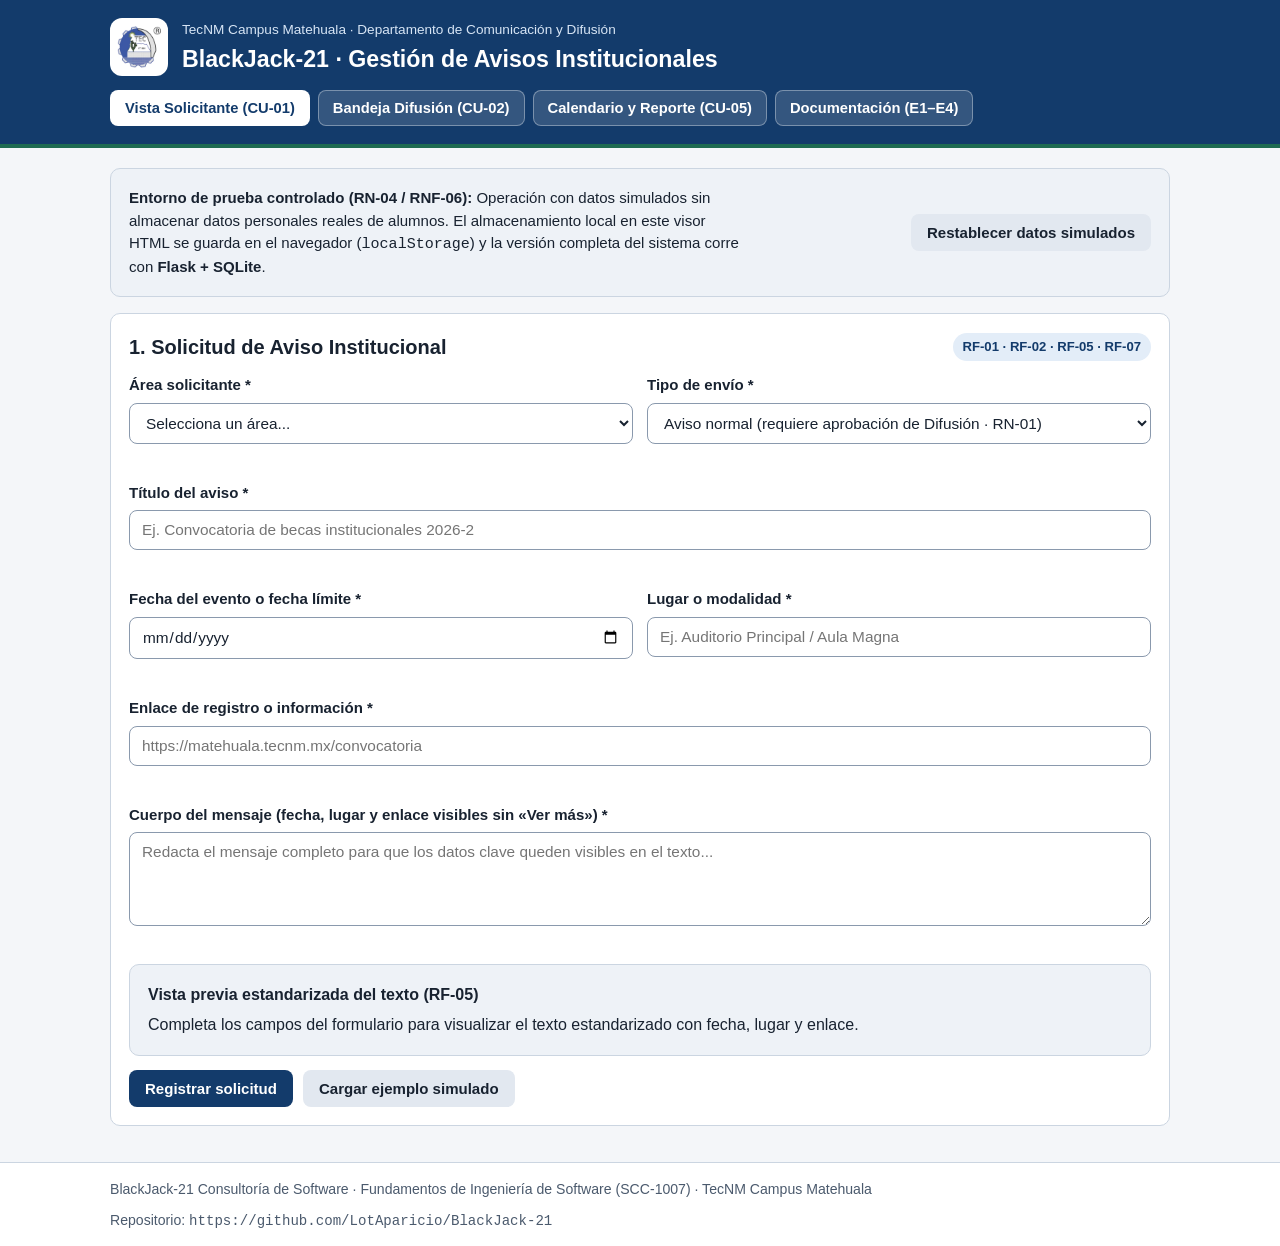
==== index.html @ 4eaffede "Refactor header structure and add logo image" ====
<!DOCTYPE html>
<html lang="es">
<head>
  <meta charset="UTF-8" />
  <meta name="viewport" content="width=device-width, initial-scale=1.0" />
  <title>BlackJack-21 | Avisos Institucionales - TecNM Campus Matehuala</title>
  <link rel="stylesheet" href="static/styles.css" />
</head>
<body>
  <a class="skip-link" href="#contenido-principal">Saltar al contenido principal</a>

  <header class="site-header">
    <div class="container header-inner">
      <div class="brand-lockup">
        <img src="static/logo-itm-mh.png" alt="Escudo institucional IT MH" class="brand-logo" />
        <div>
          <p class="eyebrow">TecNM Campus Matehuala · Departamento de Comunicación y Difusión</p>
          <h1>BlackJack-21 · Gestión de Avisos Institucionales</h1>
        </div>
      </div>
      <nav aria-label="Navegación principal" class="role-switch">
        <button type="button" class="tab-btn active" data-view="solicitante">Vista Solicitante (CU-01)</button>
        <button type="button" class="tab-btn" data-view="difusion">Bandeja Difusión (CU-02)</button>
        <button type="button" class="tab-btn" data-view="seguimiento">Calendario y Reporte (CU-05)</button>
        <button type="button" class="tab-btn" data-view="documentacion">Documentación (E1–E4)</button>
      </nav>
    </div>
  </header>

  <main id="contenido-principal" class="container main-grid">
    <section class="card notice-banner" aria-label="Cumplimiento normativo y almacenamiento">
      <p>
        <strong>Entorno de prueba controlado (RN-04 / RNF-06):</strong> Operación con datos simulados sin almacenar datos personales reales de alumnos.
        El almacenamiento local en este visor HTML se guarda en el navegador (<code>localStorage</code>) y la versión completa del sistema corre con <strong>Flask + SQLite</strong>.
      </p>
      <div class="banner-actions">
        <button type="button" id="btn-reset-demo" class="btn btn-secondary">Restablecer datos simulados</button>
      </div>
    </section>

    <!-- VISTA 1: SOLICITANTE -->
    <section id="view-solicitante" class="card view-panel active" aria-labelledby="titulo-solicitante">
      <div class="panel-header">
        <h2 id="titulo-solicitante">1. Solicitud de Aviso Institucional</h2>
        <span class="badge">RF-01 · RF-02 · RF-05 · RF-07</span>
      </div>

      <form id="form-aviso" class="form-grid" novalidate>
        <div class="field-group">
          <label for="area-solicitante">Área solicitante *</label>
          <select id="area-solicitante" name="area" required>
            <option value="">Selecciona un área...</option>
            <option value="Subdirección de Planeación y Vinculación">Subdirección de Planeación y Vinculación</option>
            <option value="Servicios Escolares">Servicios Escolares</option>
            <option value="Gestión Tecnológica y Vinculación">Gestión Tecnológica y Vinculación</option>
            <option value="Dirección">Dirección</option>
            <option value="Ingeniería en Sistemas Computacionales">Ingeniería en Sistemas Computacionales</option>
          </select>
          <small class="error-msg" id="err-area"></small>
        </div>

        <div class="field-group">
          <label for="tipo-aviso">Tipo de envío *</label>
          <select id="tipo-aviso" name="tipo" required>
            <option value="Normal">Aviso normal (requiere aprobación de Difusión · RN-01)</option>
            <option value="Urgente / Dirección">Aviso urgente o de Dirección (registro directo · RN-03)</option>
          </select>
        </div>

        <div class="field-group full-width">
          <label for="titulo-aviso">Título del aviso *</label>
          <input
            type="text"
            id="titulo-aviso"
            name="titulo"
            placeholder="Ej. Convocatoria de becas institucionales 2026-2"
            required
          />
          <small class="error-msg" id="err-titulo"></small>
        </div>

        <div class="field-group">
          <label for="fecha-evento">Fecha del evento o fecha límite *</label>
          <input type="date" id="fecha-evento" name="fecha" required />
          <small class="error-msg" id="err-fecha"></small>
        </div>

        <div class="field-group">
          <label for="lugar-aviso">Lugar o modalidad *</label>
          <input
            type="text"
            id="lugar-aviso"
            name="lugar"
            placeholder="Ej. Auditorio Principal / Aula Magna"
            required
          />
          <small class="error-msg" id="err-lugar"></small>
        </div>

        <div class="field-group full-width">
          <label for="enlace-aviso">Enlace de registro o información *</label>
          <input
            type="url"
            id="enlace-aviso"
            name="enlace"
            placeholder="https://matehuala.tecnm.mx/convocatoria"
            required
          />
          <small class="error-msg" id="err-enlace"></small>
        </div>

        <div class="field-group full-width">
          <label for="cuerpo-aviso">Cuerpo del mensaje (fecha, lugar y enlace visibles sin «Ver más») *</label>
          <textarea
            id="cuerpo-aviso"
            name="cuerpo"
            rows="4"
            placeholder="Redacta el mensaje completo para que los datos clave queden visibles en el texto..."
            required
          ></textarea>
          <small class="error-msg" id="err-cuerpo"></small>
        </div>

        <div id="alerta-anticipacion" class="alert-box full-width hidden" role="alert">
          <p>
            <strong>Advertencia de anticipación (RF-02 / RN-02):</strong> La fecha del evento o límite tiene menos de 3 días de anticipación respecto a hoy.
          </p>
          <label class="checkbox-inline">
            <input type="checkbox" id="confirmar-anticipacion" />
            <span>Confirmo el envío con poca anticipación bajo criterios del área.</span>
          </label>
          <small class="error-msg" id="err-anticipacion"></small>
        </div>

        <div class="card preview-box full-width">
          <h3>Vista previa estandarizada del texto (RF-05)</h3>
          <p id="vista-previa-texto" class="preview-content">
            Completa los campos del formulario para visualizar el texto estandarizado con fecha, lugar y enlace.
          </p>
        </div>

        <div class="form-actions full-width">
          <button type="submit" class="btn btn-primary">Registrar solicitud</button>
          <button type="button" id="btn-llenar-ejemplo" class="btn btn-secondary">Cargar ejemplo simulado</button>
        </div>
      </form>

      <div id="resultado-folio" class="feedback-box hidden" aria-live="polite"></div>
    </section>

    <!-- VISTA 2: DIFUSIÓN -->
    <section id="view-difusion" class="card view-panel" aria-labelledby="titulo-difusion">
      <div class="panel-header">
        <h2 id="titulo-difusion">2. Bandeja de Revisión Editorial y Aprobación</h2>
        <span class="badge">RF-03 · RF-04 · RN-01 · RN-03</span>
      </div>
      <p class="muted">
        Revisa los avisos pendientes, edita el texto si es necesario para cuidar la imagen institucional, aprueba para programar o rechaza indicando un motivo obligatorio.
      </p>
      <div id="lista-pendientes" class="stack-list"></div>
    </section>

    <!-- VISTA 3: SEGUIMIENTO, CALENDARIO Y REPORTE -->
    <section id="view-seguimiento" class="card view-panel" aria-labelledby="titulo-seguimiento">
      <div class="panel-header">
        <h2 id="titulo-seguimiento">3. Seguimiento por Folio, Calendario y Reporte Mensual</h2>
        <span class="badge">RF-06 · RF-08 · RF-09</span>
      </div>

      <div class="filters-bar">
        <div class="field-group">
          <label for="filtro-estado">Filtrar por estado</label>
          <select id="filtro-estado">
            <option value="Todos">Todos</option>
            <option value="En revisión">En revisión</option>
            <option value="Publicado / Programado">Publicado / Programado</option>
            <option value="Rechazado">Rechazado</option>
          </select>
        </div>

        <div class="field-group">
          <label for="filtro-busqueda">Buscar por folio o título</label>
          <input type="search" id="filtro-busqueda" placeholder="Ej. AV-101 o beca" />
        </div>
      </div>

      <div class="metrics-strip" id="resumen-metricas"></div>

      <div class="table-wrap">
        <table class="data-table">
          <thead>
            <tr>
              <th>Folio</th>
              <th>Título y Área</th>
              <th>Fecha Evento</th>
              <th>Tipo</th>
              <th>Estado</th>
              <th>Detalle / Motivo</th>
            </tr>
          </thead>
          <tbody id="tabla-avisos-body"></tbody>
        </table>
      </div>
    </section>

    <!-- VISTA 4: DOCUMENTACIÓN COMPLETA Y DESCARGA DE PDFs -->
    <section id="view-documentacion" class="card view-panel" aria-labelledby="titulo-docs">
      <div class="panel-header">
        <h2 id="titulo-docs">4. Documentación del Proyecto (Entregas E1–E4 y Libro Completo)</h2>
        <span class="badge">SCC-1007 · BlackJack-21</span>
      </div>

      <p class="muted">
        Consulta directamente en la web la síntesis de ingeniería de software del proyecto o descarga los documentos PDF oficiales almacenados en la carpeta <code>docs/</code> del repositorio.
      </p>

      <div class="docs-grid">
        <article class="doc-card">
          <h3>Libro Completo Unificado (E1–E4)</h3>
          <p>Documento maestro que integra contexto, requerimientos, arquitectura web, plan de calidad ISO/IEC 25010, casos de prueba y cierre.</p>
          <a class="btn btn-primary" href="docs/Libro Completo BlackJack-21 - Automatiza tu Tec.pdf" target="_blank" rel="noopener">Abrir / Descargar Libro PDF</a>
        </article>

        <article class="doc-card">
          <h3>Entrega E1 · Diagnóstico</h3>
          <p>Registro del proceso de avisos institucionales en Comunicación y Difusión, organigrama M00/A1098/2022 y evidencia de anticipación.</p>
          <a class="btn btn-secondary" href="docs/E1-24660010_E1_BlackJack21.pdf" target="_blank" rel="noopener">Abrir PDF E1</a>
        </article>

        <article class="doc-card">
          <h3>Entrega E2 · Requerimientos</h3>
          <p>Perfiles de usuario, recorrido AS-IS, problemas P1–P4, requerimientos RF-01 a RN-04, casos de uso CU-01 a CU-05 y matriz de trazabilidad.</p>
          <a class="btn btn-secondary" href="docs/E2- 24660010_E2_BlackJack-21.pdf" target="_blank" rel="noopener">Abrir PDF E2</a>
        </article>

        <article class="doc-card">
          <h3>Entrega E3 · Arquitectura y Calidad</h3>
          <p>Flujo BPMN TO-BE, diseño web responsivo (360 px, contraste &ge; 4.5:1), modelo ISO/IEC 25010, SQA y autodiagnóstico CMMI.</p>
          <a class="btn btn-secondary" href="docs/E3 - 24660010 -BlackJack-21.pdf" target="_blank" rel="noopener">Abrir PDF E3</a>
        </article>

        <article class="doc-card">
          <h3>Entrega E4 · Verificación y Cierre</h3>
          <p>Ejecución de los 15 casos de prueba (CP-01 a CP-15), métricas antes/después, bitácora PSP final y declaración de transparencia.</p>
          <a class="btn btn-secondary" href="docs/E4 - 24660010 -BlackJack-21.pdf" target="_blank" rel="noopener">Abrir PDF E4</a>
        </article>
      </div>

      <div class="doc-summary-grid">
        <article class="card sub-card">
          <h3>Resumen Ejecutivo (E1–E2)</h3>
          <ul>
            <li><strong>Problema observado:</strong> Publicaciones con 1 a 2 días de anticipación (P1) y datos clave ocultos en imagen o cortados por «Ver más» (P4).</li>
            <li><strong>Reglas clave:</strong> Aprobación editorial obligatoria de Difusión (<code>RN-01</code>), alerta si hay &lt; 3 días de anticipación (<code>RN-02</code>), ruta directa para urgencias/Dirección (<code>RN-03</code>) y entorno simulado (<code>RN-04</code>).</li>
            <li><strong>Privacidad:</strong> Cero almacenamiento de datos personales reales de estudiantes (<code>RNF-06</code>).</li>
          </ul>
        </article>

        <article class="card sub-card">
          <h3>Arquitectura, Calidad y Pruebas (E3–E4)</h3>
          <ul>
            <li><strong>Despliegue en la nube:</strong> Sitio web estático en HTML5 + CSS3 + JavaScript publicado en GitHub Pages (<code>https://lotaparicio.github.io/BlackJack-21/</code>) con persistencia simulada en <code>localStorage</code> y respaldo local en Flask.</li>
            <li><strong>Calidad ISO/IEC 25010:</strong> Diseño adaptable desde 360 px (<code>RNF-03</code>), contraste accesible &ge; 4.5:1 (<code>RNF-04</code>) y trazabilidad completa.</li>
            <li><strong>Verificación:</strong> 15 de 15 casos de prueba (<code>CP-01</code> a <code>CP-15</code>) aprobados en entorno controlado.</li>
          </ul>
        </article>
      </div>
    </section>
  </main>

  <footer class="site-footer">
    <div class="container footer-inner">
      <p>BlackJack-21 Consultoría de Software · Fundamentos de Ingeniería de Software (SCC-1007) · TecNM Campus Matehuala</p>
      <p>Repositorio: <code>https://github.com/LotAparicio/BlackJack-21</code></p>
    </div>
  </footer>

  <script src="static/app.js"></script>
</body>
</html>
---- static/styles.css ----
:root {
  --bg-page: #f4f6f9;
  --bg-card: #ffffff;
  --bg-subtle: #eef2f7;
  --text-main: #182230;
  --text-muted: #4b5a6d;
  --primary: #133b6b;
  --primary-hover: #0c2747;
  --accent: #1e6b52;
  --danger: #9e1b24;
  --warning-bg: #fff8e6;
  --warning-border: #c98a00;
  --border: #cbd5e1;
  --radius: 10px;
}

* {
  box-sizing: border-box;
}

html, body {
  margin: 0;
  padding: 0;
  font-family: "Segoe UI", Roboto, Arial, sans-serif;
  font-size: 16px;
  line-height: 1.5;
  color: var(--text-main);
  background-color: var(--bg-page);
}

.skip-link {
  position: absolute;
  left: -9999px;
}

.skip-link:focus {
  position: fixed;
  top: 8px;
  left: 8px;
  z-index: 1000;
  background: var(--primary);
  color: #ffffff;
  padding: 8px 12px;
  border-radius: 6px;
}

.container {
  width: min(100% - 24px, 1060px);
  margin: 0 auto;
}

.site-header {
  background: var(--primary);
  color: #ffffff;
  padding: 18px 0;
  border-bottom: 4px solid var(--accent);
}

.header-inner {
  display: flex;
  flex-direction: column;
  gap: 14px;
}

.brand-lockup {
  display: flex;
  align-items: center;
  gap: 14px;
}

.brand-logo {
  width: 58px;
  height: 58px;
  object-fit: contain;
  background: #ffffff;
  padding: 5px;
  border-radius: 12px;
  border: 2px solid rgba(255, 255, 255, 0.45);
  flex: 0 0 auto;
}

.eyebrow {
  margin: 0 0 4px;
  font-size: 0.85rem;
  color: #d7e5f5;
}

.site-header h1 {
  margin: 0;
  font-size: 1.45rem;
  line-height: 1.25;
}

.role-switch {
  display: flex;
  flex-wrap: wrap;
  gap: 8px;
}

.tab-btn {
  background: rgba(255, 255, 255, 0.14);
  color: #ffffff;
  border: 1px solid rgba(255, 255, 255, 0.35);
  border-radius: 8px;
  padding: 9px 14px;
  font-size: 0.92rem;
  font-weight: 600;
  cursor: pointer;
}

.tab-btn.active,
.tab-btn:hover {
  background: #ffffff;
  color: var(--primary);
}

.main-grid {
  padding: 20px 0 36px;
  display: grid;
  gap: 16px;
}

.card {
  background: var(--bg-card);
  border: 1px solid var(--border);
  border-radius: var(--radius);
  padding: 18px;
}

.notice-banner {
  display: flex;
  flex-wrap: wrap;
  align-items: center;
  justify-content: space-between;
  gap: 12px;
  background: var(--bg-subtle);
}

.notice-banner p {
  margin: 0;
  font-size: 0.94rem;
  max-width: 74ch;
}

.view-panel {
  display: none;
}

.view-panel.active {
  display: block;
}

.panel-header {
  display: flex;
  flex-wrap: wrap;
  align-items: center;
  justify-content: space-between;
  gap: 10px;
  margin-bottom: 12px;
}

.panel-header h2 {
  margin: 0;
  font-size: 1.25rem;
}

.badge {
  background: #e3edf8;
  color: var(--primary);
  font-size: 0.82rem;
  font-weight: 700;
  padding: 4px 10px;
  border-radius: 999px;
}

.muted {
  color: var(--text-muted);
  margin-top: 0;
}

.form-grid {
  display: grid;
  grid-template-columns: 1fr;
  gap: 14px;
}

@media (min-width: 720px) {
  .form-grid {
    grid-template-columns: 1fr 1fr;
  }
  .full-width {
    grid-column: 1 / -1;
  }
}

.field-group {
  display: flex;
  flex-direction: column;
  gap: 6px;
}

label {
  font-weight: 600;
  font-size: 0.94rem;
}

input,
select,
textarea {
  width: 100%;
  padding: 10px 12px;
  border: 1px solid #8a99ad;
  border-radius: 8px;
  font-family: inherit;
  font-size: 0.96rem;
  color: var(--text-main);
  background: #ffffff;
}

input:focus,
select:focus,
textarea:focus,
button:focus,
a.btn:focus {
  outline: 3px solid #2b6cb0;
  outline-offset: 1px;
}

.error-msg {
  color: var(--danger);
  font-weight: 600;
  min-height: 18px;
  font-size: 0.85rem;
}

.hidden {
  display: none !important;
}

.alert-box {
  background: var(--warning-bg);
  border: 1px solid var(--warning-border);
  border-radius: 8px;
  padding: 12px 14px;
}

.alert-box p {
  margin: 0 0 8px;
}

.checkbox-inline {
  display: flex;
  align-items: flex-start;
  gap: 8px;
  font-weight: 500;
}

.checkbox-inline input[type="checkbox"] {
  width: 18px;
  height: 18px;
  margin-top: 2px;
  flex: 0 0 auto;
}

.preview-box {
  background: var(--bg-subtle);
}

.preview-box h3 {
  margin: 0 0 6px;
  font-size: 1rem;
}

.preview-content {
  margin: 0;
  white-space: pre-line;
}

.form-actions {
  display: flex;
  flex-wrap: wrap;
  gap: 10px;
}

.btn {
  display: inline-block;
  text-decoration: none;
  border: none;
  border-radius: 8px;
  padding: 10px 16px;
  font-size: 0.94rem;
  font-weight: 600;
  cursor: pointer;
}

.btn-primary {
  background: var(--primary);
  color: #ffffff;
}

.btn-primary:hover {
  background: var(--primary-hover);
}

.btn-secondary {
  background: #e2e8f0;
  color: var(--text-main);
}

.btn-approve {
  background: var(--accent);
  color: #ffffff;
}

.btn-reject {
  background: var(--danger);
  color: #ffffff;
}

.feedback-box {
  margin-top: 16px;
  padding: 12px 14px;
  border-radius: 8px;
  background: #e6f4ee;
  border: 1px solid #2b7a5b;
  color: #103b2a;
}

.stack-list {
  display: grid;
  gap: 12px;
}

.review-card {
  border: 1px solid var(--border);
  border-radius: 8px;
  padding: 14px;
  background: #fcfdff;
}

.review-top {
  display: flex;
  flex-wrap: wrap;
  justify-content: space-between;
  gap: 8px;
  margin-bottom: 8px;
}

.review-actions {
  display: flex;
  flex-wrap: wrap;
  gap: 8px;
  margin-top: 10px;
}

.filters-bar {
  display: grid;
  grid-template-columns: 1fr;
  gap: 12px;
  margin-bottom: 14px;
}

@media (min-width: 640px) {
  .filters-bar {
    grid-template-columns: 240px 1fr;
  }
}

.metrics-strip {
  display: grid;
  grid-template-columns: repeat(auto-fit, minmax(150px, 1fr));
  gap: 10px;
  margin-bottom: 16px;
}

.metric-tile {
  background: var(--bg-subtle);
  border: 1px solid var(--border);
  border-radius: 8px;
  padding: 10px 12px;
}

.metric-tile strong {
  display: block;
  font-size: 1.35rem;
  color: var(--primary);
}

.metric-tile span {
  font-size: 0.85rem;
  color: var(--text-muted);
}

.table-wrap {
  width: 100%;
  overflow-x: auto;
}

.data-table {
  width: 100%;
  border-collapse: collapse;
  font-size: 0.9rem;
}

.data-table th,
.data-table td {
  border: 1px solid var(--border);
  padding: 8px 10px;
  text-align: left;
  vertical-align: top;
}

.data-table th {
  background: var(--bg-subtle);
}

.status-pill {
  display: inline-block;
  padding: 2px 8px;
  border-radius: 999px;
  font-size: 0.8rem;
  font-weight: 700;
}

.status-revision {
  background: #fef0c7;
  color: #784900;
}

.status-publicado {
  background: #dcfce7;
  color: #14532d;
}

.status-rechazado {
  background: #fee2e2;
  color: #7f1d1d;
}

.docs-grid {
  display: grid;
  grid-template-columns: repeat(auto-fit, minmax(240px, 1fr));
  gap: 12px;
  margin-bottom: 16px;
}

.doc-card {
  border: 1px solid var(--border);
  border-radius: 8px;
  padding: 14px;
  background: #fcfdff;
  display: flex;
  flex-direction: column;
  justify-content: space-between;
  gap: 10px;
}

.doc-card h3 {
  margin: 0;
  font-size: 1.02rem;
  color: var(--primary);
}

.doc-card p {
  margin: 0;
  font-size: 0.9rem;
  color: var(--text-muted);
}

.doc-summary-grid {
  display: grid;
  grid-template-columns: 1fr;
  gap: 12px;
}

@media (min-width: 720px) {
  .doc-summary-grid {
    grid-template-columns: 1fr 1fr;
  }
}

.sub-card {
  background: var(--bg-subtle);
}

.sub-card h3 {
  margin-top: 0;
  font-size: 1.05rem;
}

.sub-card ul {
  margin: 0;
  padding-left: 18px;
  display: grid;
  gap: 8px;
  font-size: 0.92rem;
}

.site-footer {
  border-top: 1px solid var(--border);
  background: #ffffff;
  padding: 16px 0;
  font-size: 0.88rem;
  color: var(--text-muted);
}

.footer-inner {
  display: flex;
  flex-wrap: wrap;
  justify-content: space-between;
  gap: 10px;
}

.footer-inner p {
  margin: 0;
}
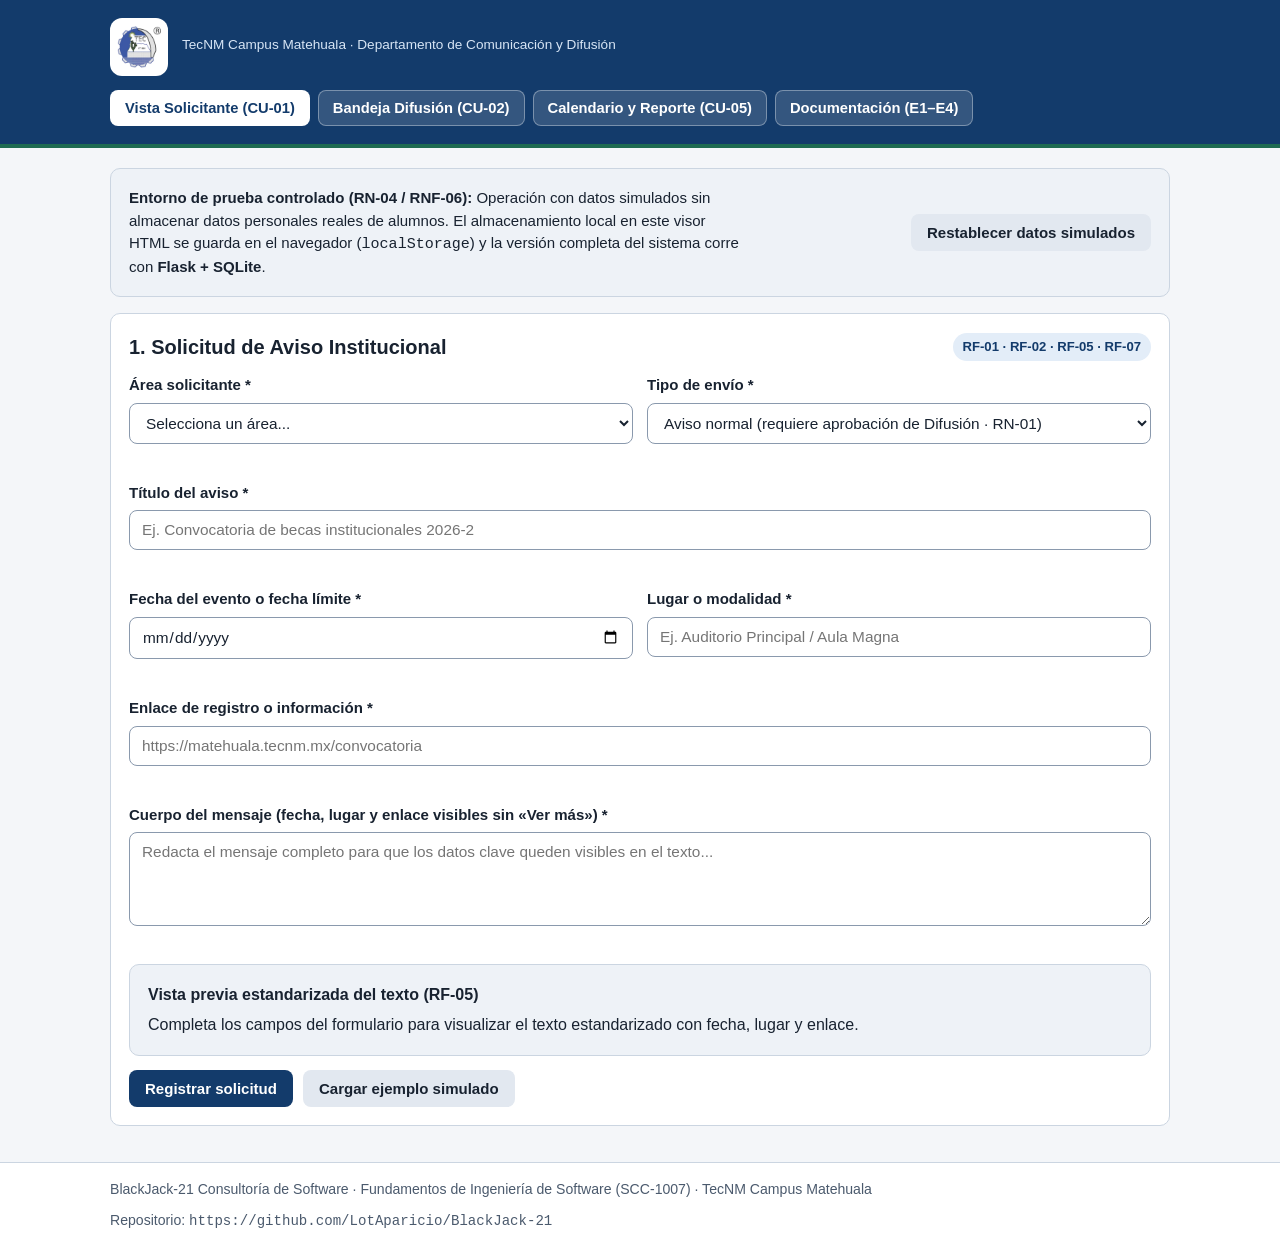
==== commit 070e6e07: "Update index.html" ====
--- a/index.html
+++ b/index.html
@@ -3,7 +3,7 @@
 <head>
   <meta charset="UTF-8" />
   <meta name="viewport" content="width=device-width, initial-scale=1.0" />
-  <title>BlackJack-21 | Avisos Institucionales - TecNM Campus Matehuala</title>
+  <title>TecNM Campus Matehuala</title>
   <link rel="stylesheet" href="static/styles.css" />
 </head>
 <body>
@@ -15,7 +15,6 @@
         <img src="static/logo-itm-mh.png" alt="Escudo institucional IT MH" class="brand-logo" />
         <div>
           <p class="eyebrow">TecNM Campus Matehuala · Departamento de Comunicación y Difusión</p>
-          <h1>BlackJack-21 · Gestión de Avisos Institucionales</h1>
         </div>
       </div>
       <nav aria-label="Navegación principal" class="role-switch">
@@ -244,6 +243,12 @@
           <p>Ejecución de los 15 casos de prueba (CP-01 a CP-15), métricas antes/después, bitácora PSP final y declaración de transparencia.</p>
           <a class="btn btn-secondary" href="docs/E4 - 24660010 -BlackJack-21.pdf" target="_blank" rel="noopener">Abrir PDF E4</a>
         </article>
+
+        <article class="doc-card">
+          <h3>Evidencia en Video del Sistema</h3>
+          <p>Grabación demostrativa del flujo web, validación de reglas, revisión editorial y despliegue en entorno de prueba.</p>
+          <a class="btn btn-secondary" href="EVIDENCIA-VIDEO.mp4" target="_blank" rel="noopener">Ver / Descargar Video</a>
+        </article>
       </div>
 
       <div class="doc-summary-grid">
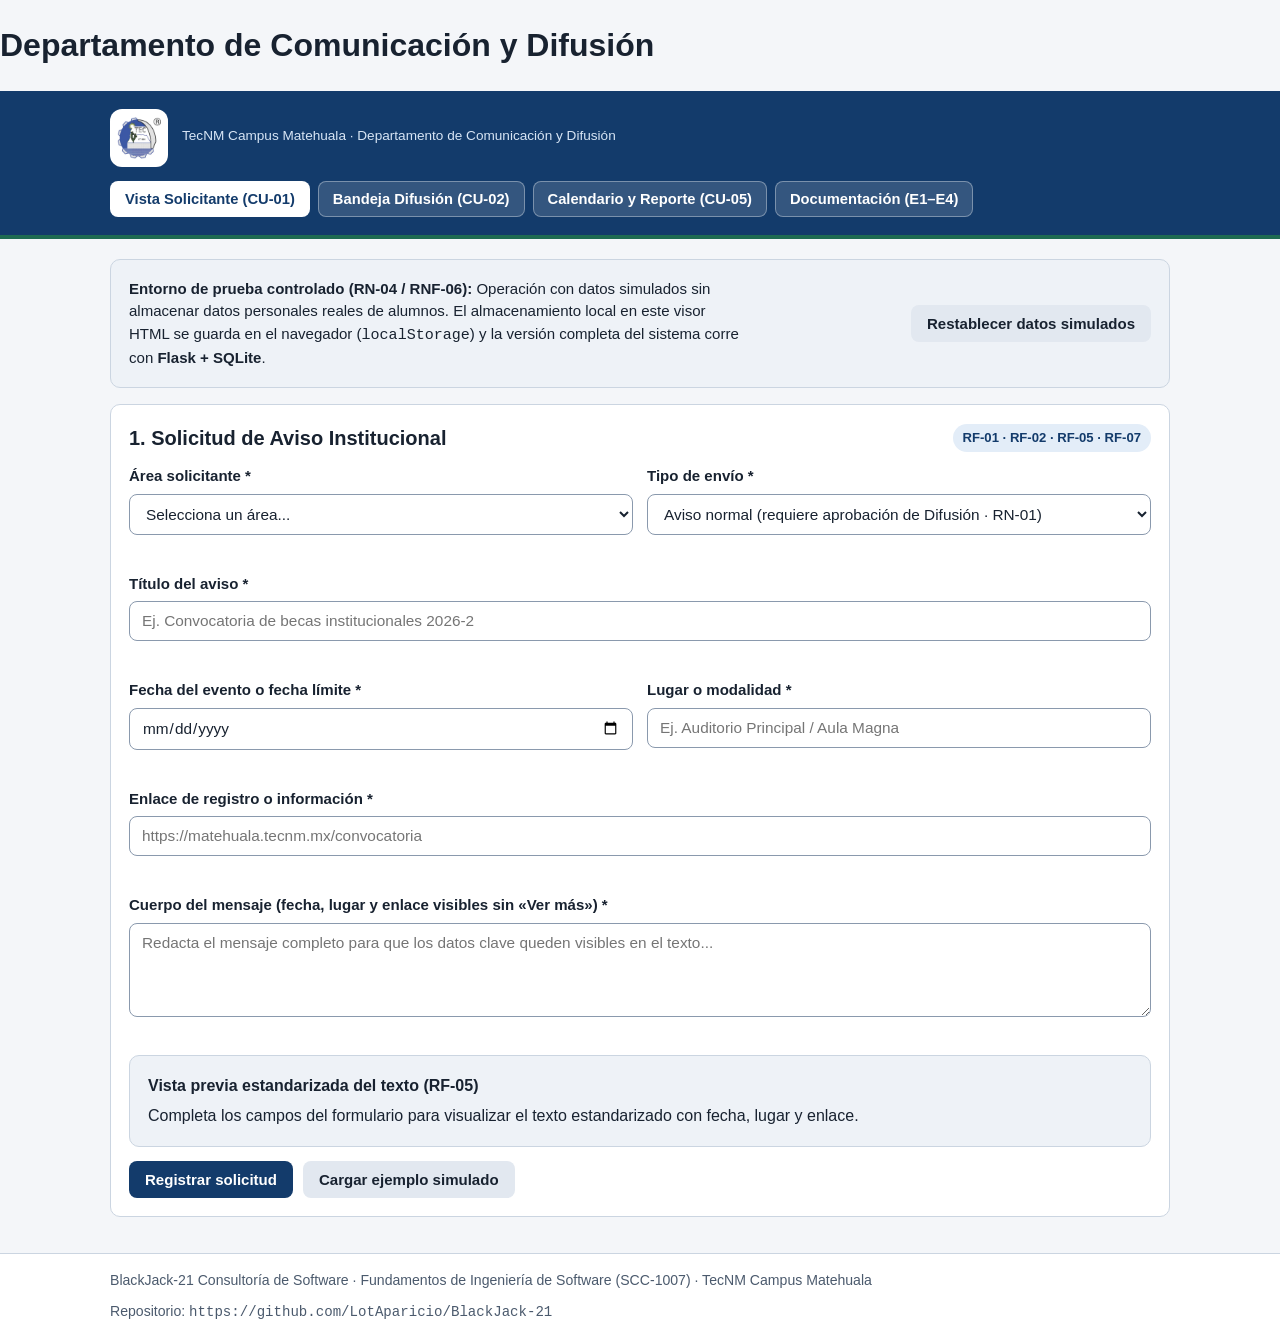
==== commit eca1592f: "Update index.html" ====
--- a/index.html
+++ b/index.html
@@ -5,6 +5,7 @@
   <meta name="viewport" content="width=device-width, initial-scale=1.0" />
   <title>TecNM Campus Matehuala</title>
   <link rel="stylesheet" href="static/styles.css" />
+  <h1>Departamento de Comunicación y Difusión</h1>
 </head>
 <body>
   <a class="skip-link" href="#contenido-principal">Saltar al contenido principal</a>
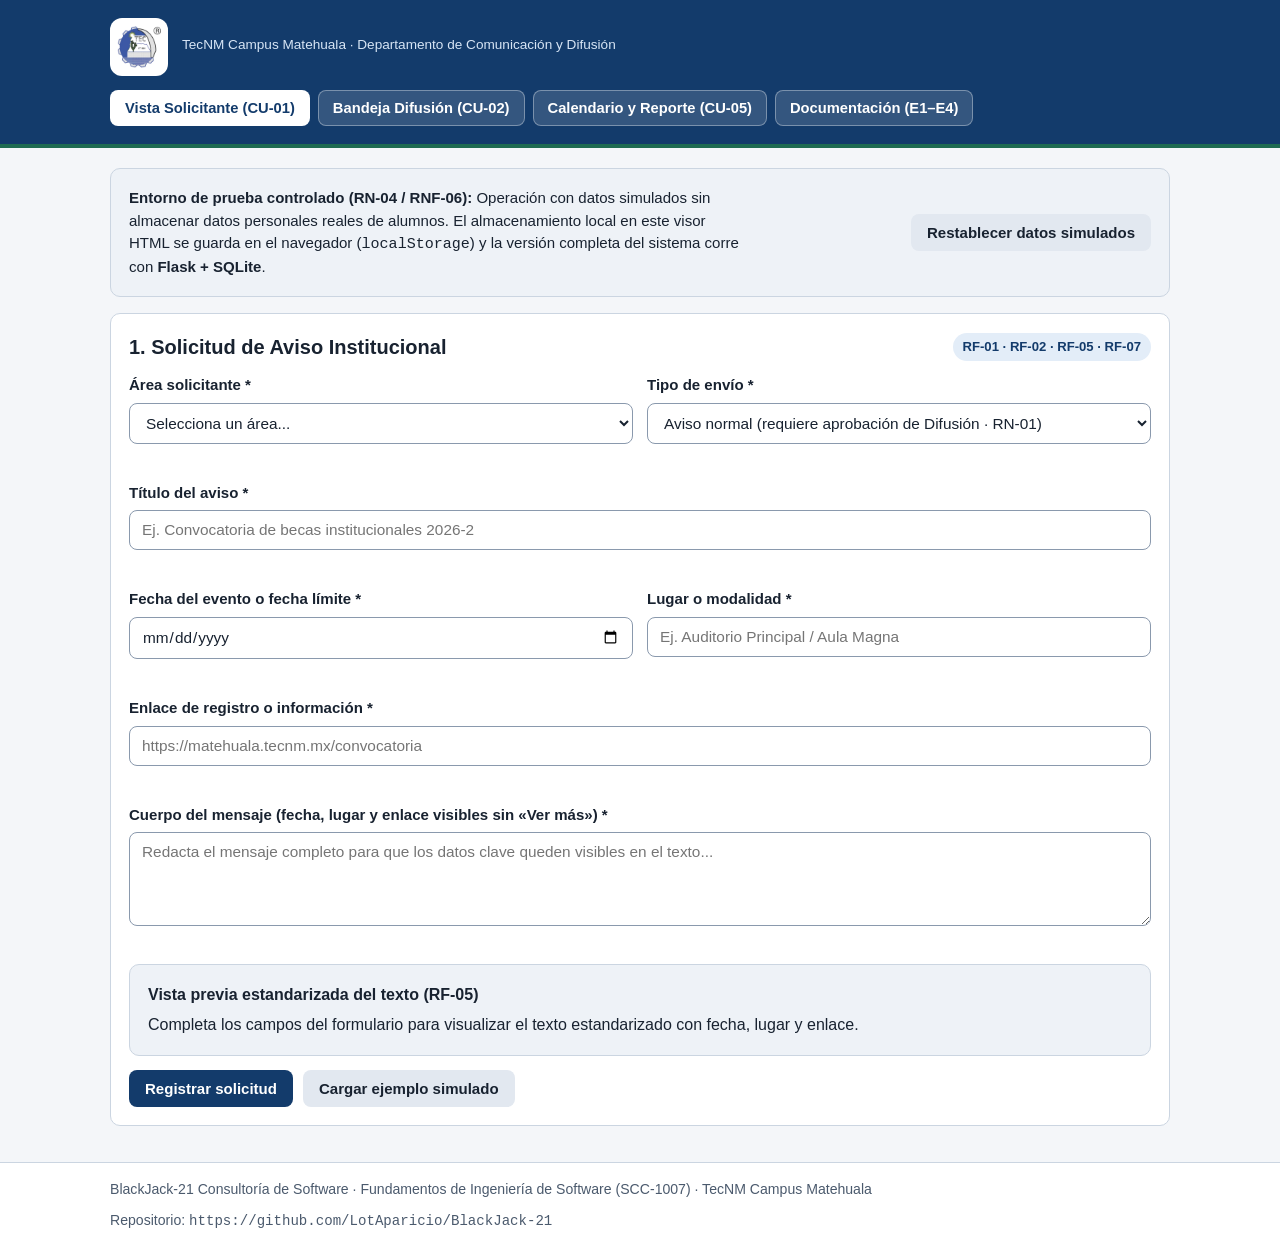
==== commit cedc756d: "Change page title and header text Updated the title and removed the project name from the header." ====
--- a/index.html
+++ b/index.html
@@ -5,7 +5,6 @@
   <meta name="viewport" content="width=device-width, initial-scale=1.0" />
   <title>TecNM Campus Matehuala</title>
   <link rel="stylesheet" href="static/styles.css" />
-  <h1>Departamento de Comunicación y Difusión</h1>
 </head>
 <body>
   <a class="skip-link" href="#contenido-principal">Saltar al contenido principal</a>
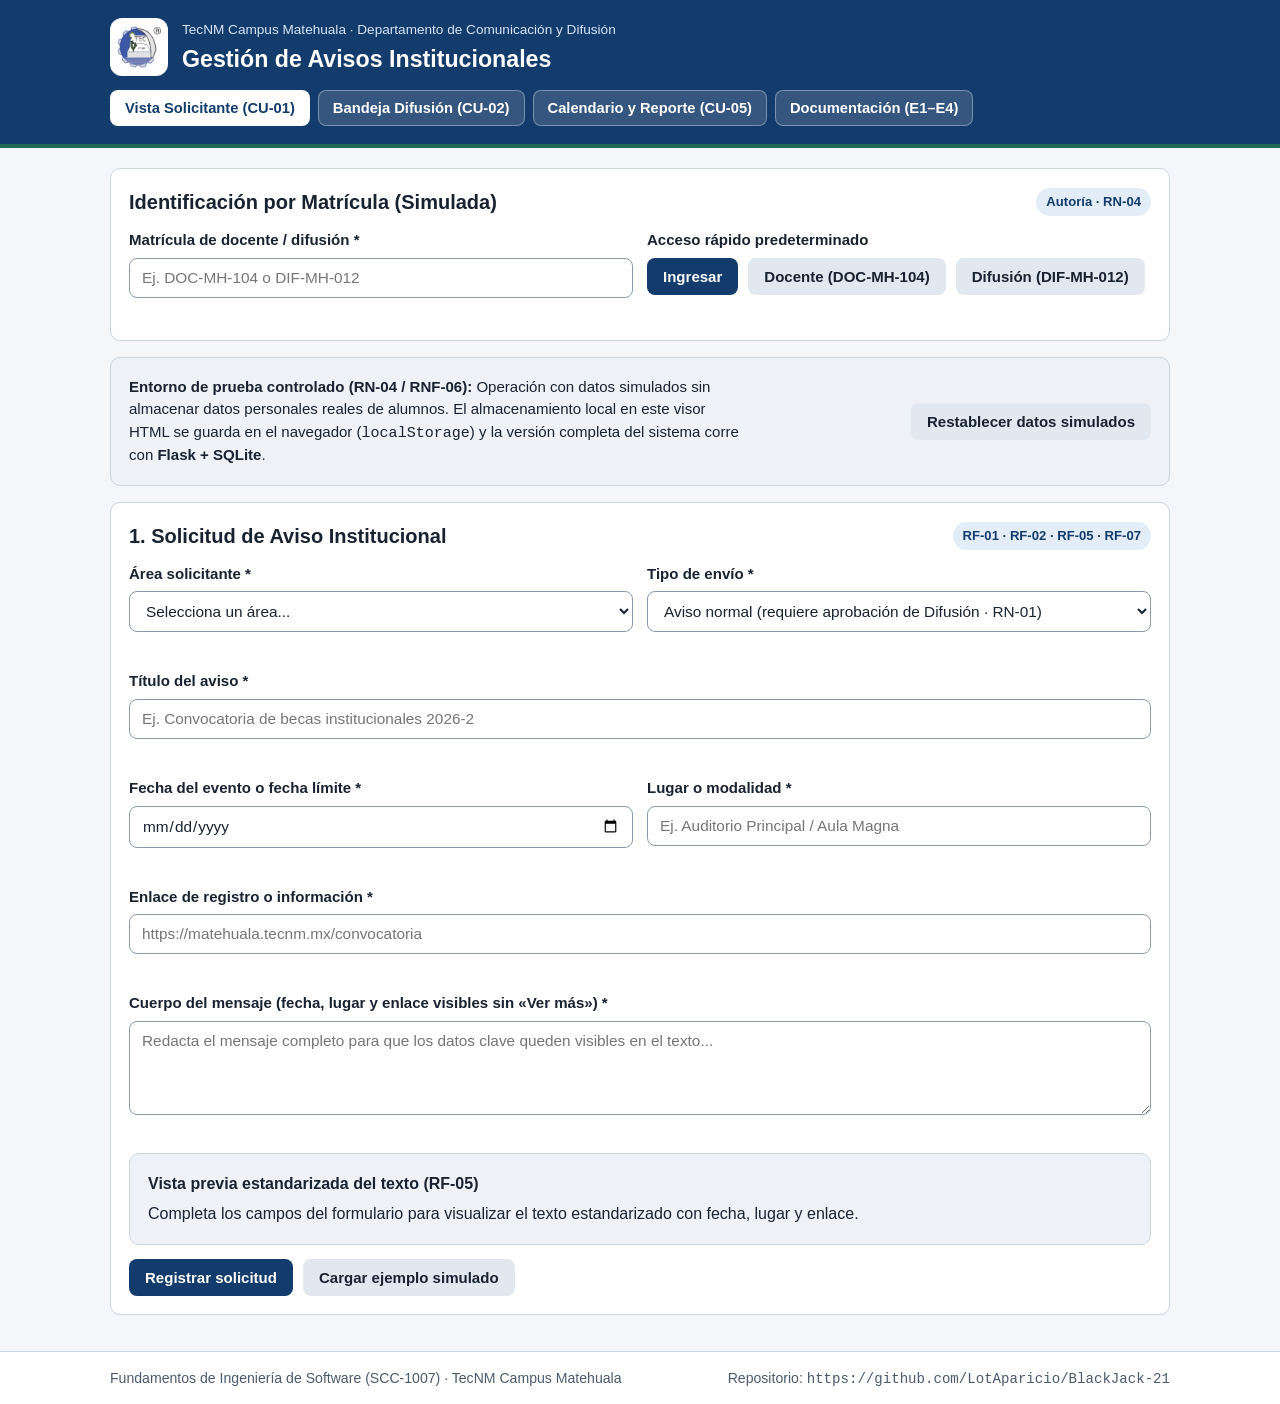
==== commit 19ee5b05: "Update index.html" ====
--- a/index.html
+++ b/index.html
@@ -3,7 +3,7 @@
 <head>
   <meta charset="UTF-8" />
   <meta name="viewport" content="width=device-width, initial-scale=1.0" />
-  <title>TecNM Campus Matehuala</title>
+  <title>TecNM Campus Matehuala · Avisos Institucionales</title>
   <link rel="stylesheet" href="static/styles.css" />
 </head>
 <body>
@@ -15,6 +15,7 @@
         <img src="static/logo-itm-mh.png" alt="Escudo institucional IT MH" class="brand-logo" />
         <div>
           <p class="eyebrow">TecNM Campus Matehuala · Departamento de Comunicación y Difusión</p>
+          <h1>Gestión de Avisos Institucionales</h1>
         </div>
       </div>
       <nav aria-label="Navegación principal" class="role-switch">
@@ -27,6 +28,36 @@
   </header>
 
   <main id="contenido-principal" class="container main-grid">
+    <section class="card login-box" aria-label="Identificación por matrícula">
+      <div class="panel-header">
+        <h2>Identificación por Matrícula (Simulada)</h2>
+        <span class="badge">Autoría · RN-04</span>
+      </div>
+
+      <form id="form-login-docente" class="form-grid" novalidate>
+        <div class="field-group">
+          <label for="matricula-docente">Matrícula de docente / difusión *</label>
+          <input
+            type="text"
+            id="matricula-docente"
+            placeholder="Ej. DOC-MH-104 o DIF-MH-012"
+          />
+          <small class="error-msg" id="err-matricula"></small>
+        </div>
+
+        <div class="field-group">
+          <label>Acceso rápido predeterminado</label>
+          <div class="form-actions">
+            <button type="submit" class="btn btn-primary">Ingresar</button>
+            <button type="button" class="btn btn-secondary btn-preset" data-matricula="DOC-MH-104">Docente (DOC-MH-104)</button>
+            <button type="button" class="btn btn-secondary btn-preset" data-matricula="DIF-MH-012">Difusión (DIF-MH-012)</button>
+          </div>
+        </div>
+      </form>
+
+      <div id="sesion-activa" class="feedback-box hidden" aria-live="polite"></div>
+    </section>
+
     <section class="card notice-banner" aria-label="Cumplimiento normativo y almacenamiento">
       <p>
         <strong>Entorno de prueba controlado (RN-04 / RNF-06):</strong> Operación con datos simulados sin almacenar datos personales reales de alumnos.
@@ -206,7 +237,7 @@
     <section id="view-documentacion" class="card view-panel" aria-labelledby="titulo-docs">
       <div class="panel-header">
         <h2 id="titulo-docs">4. Documentación del Proyecto (Entregas E1–E4 y Libro Completo)</h2>
-        <span class="badge">SCC-1007 · BlackJack-21</span>
+        <span class="badge">SCC-1007 · TecNM Matehuala</span>
       </div>
 
       <p class="muted">
@@ -275,7 +306,7 @@
 
   <footer class="site-footer">
     <div class="container footer-inner">
-      <p>BlackJack-21 Consultoría de Software · Fundamentos de Ingeniería de Software (SCC-1007) · TecNM Campus Matehuala</p>
+      <p>Fundamentos de Ingeniería de Software (SCC-1007) · TecNM Campus Matehuala</p>
       <p>Repositorio: <code>https://github.com/LotAparicio/BlackJack-21</code></p>
     </div>
   </footer>
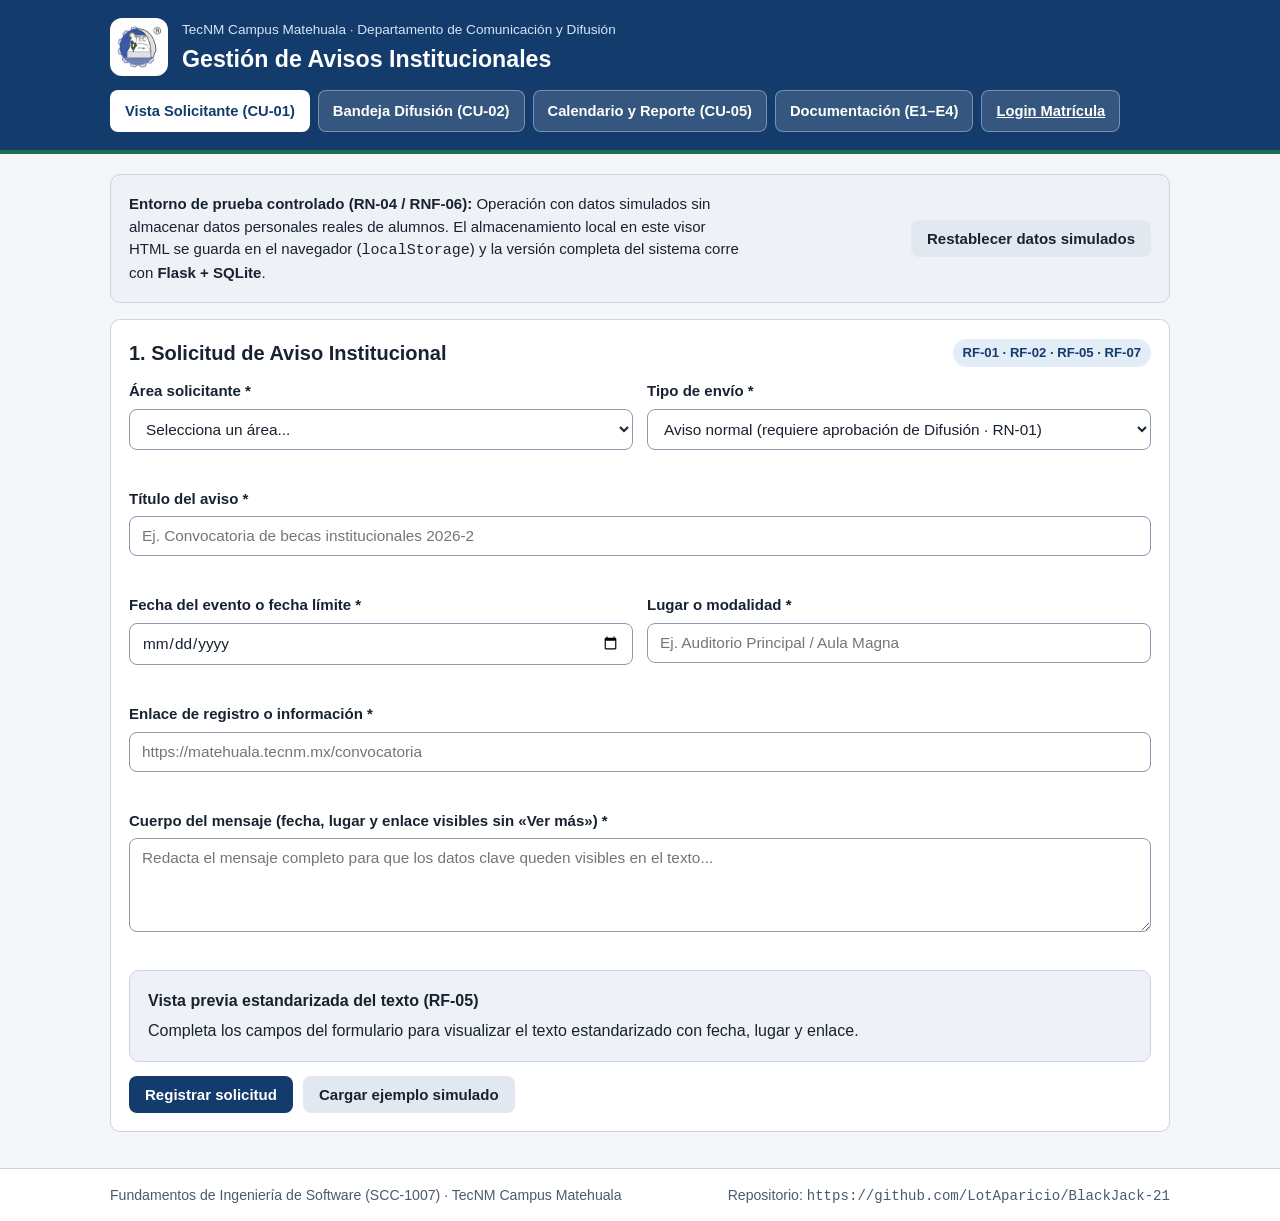
==== commit 7cb84d0c: "Update index.html" ====
--- a/index.html
+++ b/index.html
@@ -23,41 +23,12 @@
         <button type="button" class="tab-btn" data-view="difusion">Bandeja Difusión (CU-02)</button>
         <button type="button" class="tab-btn" data-view="seguimiento">Calendario y Reporte (CU-05)</button>
         <button type="button" class="tab-btn" data-view="documentacion">Documentación (E1–E4)</button>
+        <a class="tab-btn" href="login.html">Login Matrícula</a>
       </nav>
     </div>
   </header>
 
   <main id="contenido-principal" class="container main-grid">
-    <section class="card login-box" aria-label="Identificación por matrícula">
-      <div class="panel-header">
-        <h2>Identificación por Matrícula (Simulada)</h2>
-        <span class="badge">Autoría · RN-04</span>
-      </div>
-
-      <form id="form-login-docente" class="form-grid" novalidate>
-        <div class="field-group">
-          <label for="matricula-docente">Matrícula de docente / difusión *</label>
-          <input
-            type="text"
-            id="matricula-docente"
-            placeholder="Ej. DOC-MH-104 o DIF-MH-012"
-          />
-          <small class="error-msg" id="err-matricula"></small>
-        </div>
-
-        <div class="field-group">
-          <label>Acceso rápido predeterminado</label>
-          <div class="form-actions">
-            <button type="submit" class="btn btn-primary">Ingresar</button>
-            <button type="button" class="btn btn-secondary btn-preset" data-matricula="DOC-MH-104">Docente (DOC-MH-104)</button>
-            <button type="button" class="btn btn-secondary btn-preset" data-matricula="DIF-MH-012">Difusión (DIF-MH-012)</button>
-          </div>
-        </div>
-      </form>
-
-      <div id="sesion-activa" class="feedback-box hidden" aria-live="polite"></div>
-    </section>
-
     <section class="card notice-banner" aria-label="Cumplimiento normativo y almacenamiento">
       <p>
         <strong>Entorno de prueba controlado (RN-04 / RNF-06):</strong> Operación con datos simulados sin almacenar datos personales reales de alumnos.
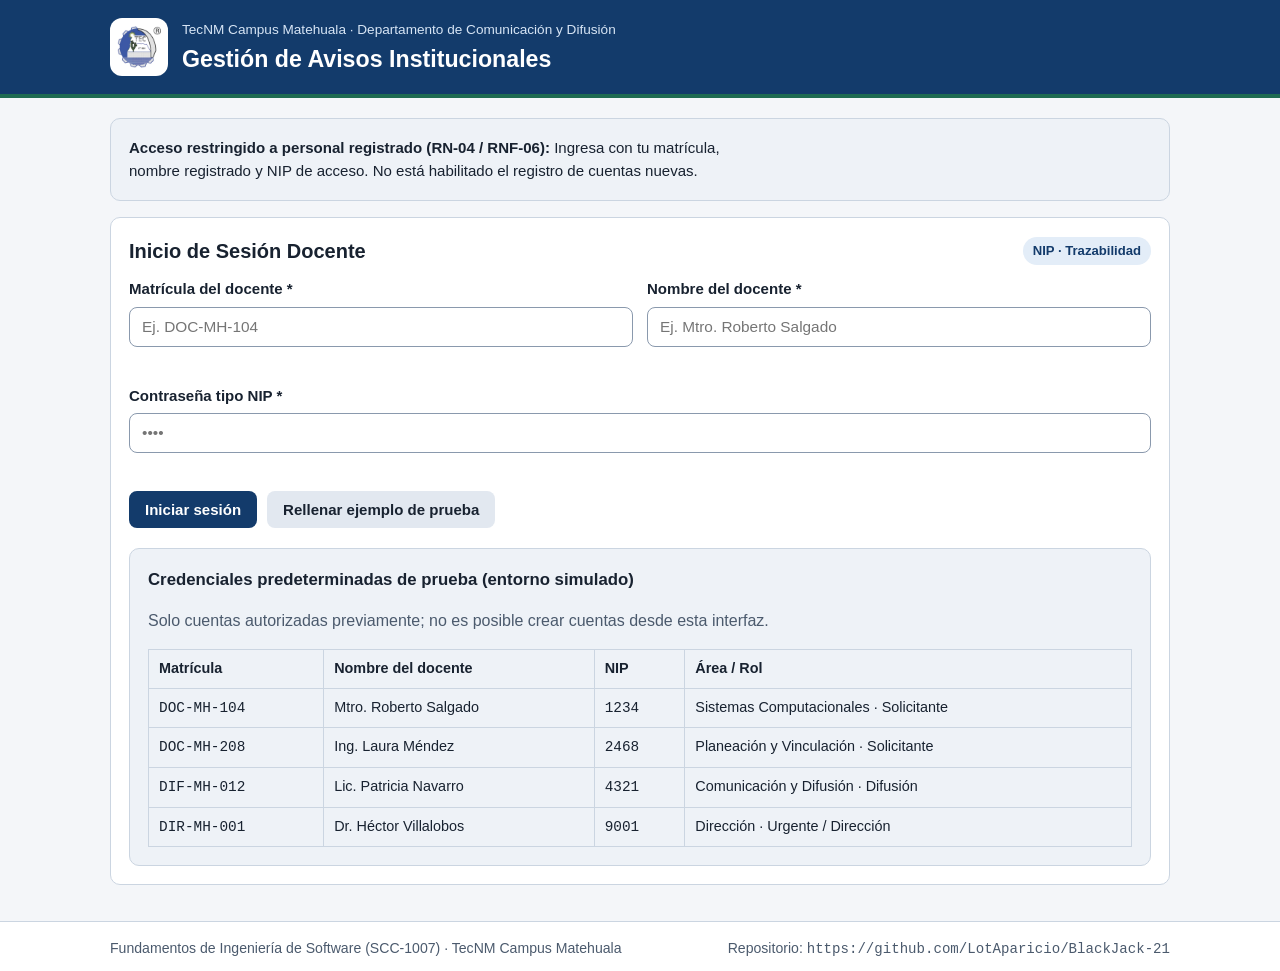
==== commit 9aaef835: "Implement session check and logout button Added session management scripts for login and logout func" ====
--- a/index.html
+++ b/index.html
@@ -7,6 +7,12 @@
   <link rel="stylesheet" href="static/styles.css" />
 </head>
 <body>
+  <script>
+    if (!localStorage.getItem("tecnm_mh_sesion_matricula_v1")) {
+      window.location.replace("login.html");
+    }
+  </script>
+
   <a class="skip-link" href="#contenido-principal">Saltar al contenido principal</a>
 
   <header class="site-header">
@@ -23,7 +29,7 @@
         <button type="button" class="tab-btn" data-view="difusion">Bandeja Difusión (CU-02)</button>
         <button type="button" class="tab-btn" data-view="seguimiento">Calendario y Reporte (CU-05)</button>
         <button type="button" class="tab-btn" data-view="documentacion">Documentación (E1–E4)</button>
-        <a class="tab-btn" href="login.html">Login Matrícula</a>
+        <button type="button" class="tab-btn" id="btn-cerrar-sesion-nav">Cerrar sesión</button>
       </nav>
     </div>
   </header>
@@ -283,5 +289,11 @@
   </footer>
 
   <script src="static/app.js"></script>
+  <script>
+    document.getElementById("btn-cerrar-sesion-nav")?.addEventListener("click", () => {
+      localStorage.removeItem("tecnm_mh_sesion_matricula_v1");
+      window.location.href = "login.html";
+    });
+  </script>
 </body>
 </html>
